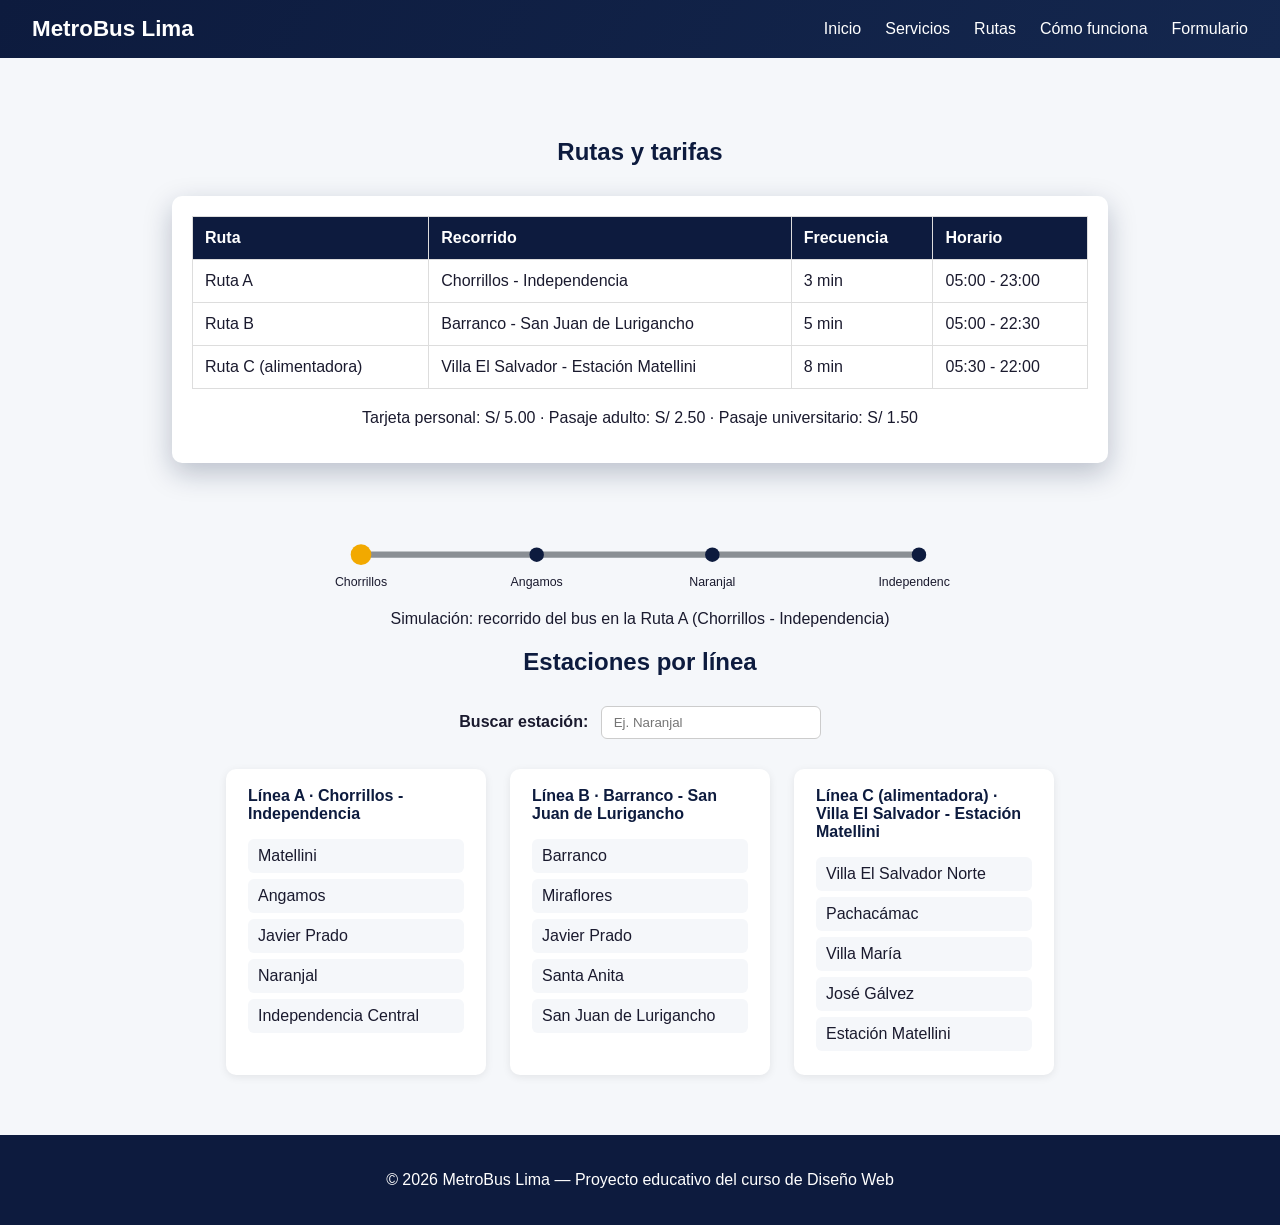
==== seman5_actividad/metrobus_lima-main/Examenc1_diseno_web/metrobus_lima/rutas.html @ d60b3474 "Add files via upload" ====
<!DOCTYPE html>
<html lang="es">
<head>
  <meta charset="UTF-8">
  <meta name="viewport" content="width=device-width, initial-scale=1.0">
  <meta name="description" content="Rutas y tarifas de MetroBus Lima">
  <title>MetroBus Lima - Rutas</title>
  <link rel="stylesheet" href="css/metrobus.css">
</head>
<body>

  <header>
    <div class="logo">MetroBus Lima</div>
    <nav>
      <ul>
        <li><a href="index.html">Inicio</a></li>
        <li><a href="servicios.html">Servicios</a></li>
        <li><a href="rutas.html">Rutas</a></li>
        <li><a href="como-funciona.html">Cómo funciona</a></li>
        <li><a href="formulario.html">Formulario</a></li>
      </ul>
    </nav>
  </header>

  <main>
    <section id="rutas">
      <h2>Rutas y tarifas</h2>
      <div class="bloque-rutas">
      <table>
        <thead>
          <tr>
            <th scope="col">Ruta</th>
            <th scope="col">Recorrido</th>
            <th scope="col">Frecuencia</th>
            <th scope="col">Horario</th>
          </tr>
        </thead>
        <tbody>
          <tr>
            <td>Ruta A</td>
            <td>Chorrillos - Independencia</td>
            <td>3 min</td>
            <td>05:00 - 23:00</td>
          </tr>
          <tr>
            <td>Ruta B</td>
            <td>Barranco - San Juan de Lurigancho</td>
            <td>5 min</td>
            <td>05:00 - 22:30</td>
          </tr>
          <tr>
            <td>Ruta C (alimentadora)</td>
            <td>Villa El Salvador - Estación Matellini</td>
            <td>8 min</td>
            <td>05:30 - 22:00</td>
          </tr>
        </tbody>
      </table>
      <p class="datos-contacto">Tarjeta personal: S/ 5.00 · Pasaje adulto: S/ 2.50 · Pasaje universitario: S/ 1.50</p>
      </div>

      <figure class="simulacion-figura">
        <svg viewBox="0 0 600 100" xmlns="http://www.w3.org/2000/svg" role="img" aria-label="Simulación animada del bus recorriendo la Ruta A" class="svg-simulacion">
          <line x1="30" y1="50" x2="570" y2="50" stroke="#8a8f94" stroke-width="6"/>
          <circle cx="30" cy="50" r="7" fill="#0d1b3e"/>
          <circle cx="200" cy="50" r="7" fill="#0d1b3e"/>
          <circle cx="370" cy="50" r="7" fill="#0d1b3e"/>
          <circle cx="570" cy="50" r="7" fill="#0d1b3e"/>
          <text x="30" y="80" font-size="12" text-anchor="middle" fill="#1a1a2e">Chorrillos</text>
          <text x="200" y="80" font-size="12" text-anchor="middle" fill="#1a1a2e">Angamos</text>
          <text x="370" y="80" font-size="12" text-anchor="middle" fill="#1a1a2e">Naranjal</text>
          <text x="570" y="80" font-size="12" text-anchor="middle" fill="#1a1a2e">Independencia</text>
          <circle cx="30" cy="50" r="10" fill="#f2a900" class="bus-punto"/>
        </svg>
        <figcaption>Simulación: recorrido del bus en la Ruta A (Chorrillos - Independencia)</figcaption>
      </figure>

      <h2>Estaciones por línea</h2>
      <div class="buscador-contenedor">
        <label for="buscador-estaciones">Buscar estación:</label>
        <input type="search" id="buscador-estaciones" placeholder="Ej. Naranjal">
      </div>
      <div class="lineas-estaciones">
        <div class="linea">
          <h3>Línea A · Chorrillos - Independencia</h3>
          <ul class="estaciones-lista">
            <li>Matellini</li>
            <li>Angamos</li>
            <li>Javier Prado</li>
            <li>Naranjal</li>
            <li>Independencia Central</li>
          </ul>
        </div>
        <div class="linea">
          <h3>Línea B · Barranco - San Juan de Lurigancho</h3>
          <ul class="estaciones-lista">
            <li>Barranco</li>
            <li>Miraflores</li>
            <li>Javier Prado</li>
            <li>Santa Anita</li>
            <li>San Juan de Lurigancho</li>
          </ul>
        </div>
        <div class="linea">
          <h3>Línea C (alimentadora) · Villa El Salvador - Estación Matellini</h3>
          <ul class="estaciones-lista">
            <li>Villa El Salvador Norte</li>
            <li>Pachacámac</li>
            <li>Villa María</li>
            <li>José Gálvez</li>
            <li>Estación Matellini</li>
          </ul>
        </div>
      </div>
    </section>
  </main>

  <footer>
    <p>&copy; 2026 MetroBus Lima — Proyecto educativo del curso de Diseño Web </p>
  </footer>

  <script src="js/main.js"></script>
</body>
</html>
---- seman5_actividad/metrobus_lima-main/Examenc1_diseno_web/metrobus_lima/css/metrobus.css ----
:root {
  --azul-oscuro: #0d1b3e;
  --azul-texto: #1a1a2e;
  --azul-hero: #14274e;
  --dorado: #f2a900;
  --fondo: #f5f7fa;
}

* { box-sizing: border-box; }

body {
  font-family: 'Segoe UI', Arial, sans-serif;
  margin: 0;
  color: var(--azul-texto);
  background-color: var(--fondo);
}

header {
  display: flex;
  justify-content: space-between;
  align-items: center;
  background: linear-gradient(120deg, var(--azul-oscuro), var(--azul-hero));
  color: white;
  padding: 16px 32px;
}

.logo { font-size: 1.4rem; font-weight: bold; }

header nav ul {
  list-style: none;
  display: flex;
  flex-wrap: wrap;
  gap: 24px;
  margin: 0;
  padding: 0;
}

header nav a {
  color: white;
  text-decoration: none;
  transition: color 0.3s ease;
}
header nav a:hover { color: var(--dorado); text-decoration: underline; }

.hero {
  background-color: var(--azul-hero);
  color: white;
  text-align: center;
  padding: 80px 20px;
}

.hero h1 { font-size: 2.5rem; margin-bottom: 10px; }

.btn {
  display: inline-block;
  margin-top: 20px;
  padding: 12px 28px;
  background-color: var(--dorado);
  color: var(--azul-texto);
  border-radius: 6px;
  text-decoration: none;
  font-weight: bold;
}

section { padding: 60px 32px; max-width: 1000px; margin: 0 auto; }
h2 { color: var(--azul-oscuro); text-align: center; margin-bottom: 30px; }

.servicios-grid { display: flex; flex-wrap: wrap; gap: 20px; justify-content: center; }

.servicio-card {
  background-color: white;
  border-radius: 10px;
  padding: 24px;
  width: 260px;
  text-align: center;
  box-shadow: 0 2px 8px rgba(0, 0, 0, 0.08);
}

.icono-servicio { width: 70px; height: 70px; margin-bottom: 10px; }

table { width: 100%; border-collapse: collapse; }
th, td { padding: 12px; border: 1px solid #ddd; text-align: left; }
th { background-color: var(--azul-oscuro); color: white; }

form fieldset {
  border: 1px solid #ccc;
  border-radius: 10px;
  padding: 24px;
  max-width: 500px;
  margin: 0 auto;
}

form label { display: block; margin-top: 14px; font-weight: bold; }

form input[type="text"],
form input[type="email"],
form select,
form textarea {
  width: 100%;
  padding: 8px;
  margin-top: 6px;
  border-radius: 6px;
  border: 1px solid #ccc;
}

form input[type="submit"] {
  margin-top: 20px;
  width: auto;
  background-color: var(--dorado);
  border: none;
  padding: 12px 24px;
  font-weight: bold;
  cursor: pointer;
  border-radius: 6px;
}

.datos-contacto { text-align: center; margin-top: 20px; }

footer { background-color: var(--azul-oscuro); color: white; text-align: center; padding: 20px; }

/* ===== Banner adaptativo (bloque figure + figcaption) ===== */
.banner-figura {
  margin: 0;
  text-align: center;
}
.banner-figura img { max-width: 100%; height: auto; }
.banner-figura figcaption {
  font-size: 0.85rem;
  color: var(--azul-texto);
  padding: 6px 0;
  background-color: var(--fondo);
}

/* ===== Efecto: sombra en el bloque de rutas ===== */
.bloque-rutas {
  background-color: white;
  border-radius: 10px;
  padding: 20px;
  box-shadow: 0 10px 28px rgba(13, 27, 62, 0.25);
}

/* ===== Animación 1: punto recorriendo la línea de ruta ===== */
.simulacion-figura {
  margin: 40px auto 0;
  max-width: 620px;
  text-align: center;
}
.svg-simulacion { width: 100%; height: auto; }

.bus-punto {
  animation: recorrido-bus 6s linear infinite;
}

@keyframes recorrido-bus {
  0%   { transform: translateX(0); }
  30%  { transform: translateX(170px); }
  60%  { transform: translateX(340px); }
  100% { transform: translateX(540px); }
}

/* ===== Lista de estaciones por línea ===== */
.lineas-estaciones {
  display: flex;
  flex-wrap: wrap;
  gap: 24px;
  justify-content: center;
  margin-top: 30px;
}
.linea {
  background-color: white;
  border-radius: 10px;
  padding: 18px 22px;
  width: 260px;
  box-shadow: 0 2px 8px rgba(0, 0, 0, 0.08);
}
.linea h3 { font-size: 1rem; color: var(--azul-oscuro); margin-top: 0; }

.estaciones-lista { list-style: none; margin: 0; padding: 0; }

.estaciones-lista li {
  padding: 8px 10px;
  border-radius: 6px;
  margin-bottom: 6px;
  background-color: var(--fondo);
  transition: background-color 0.25s ease, transform 0.2s ease;
  opacity: 0;
  animation: aparicion-estaciones 0.5s ease forwards;
}

/* Transición: resaltado en las estaciones al pasar el mouse */
.estaciones-lista li:hover {
  background-color: var(--dorado);
  transform: translateX(6px);
}

/* Animación 3: aparición progresiva de la lista de estaciones */
.estaciones-lista li:nth-child(1) { animation-delay: 0.1s; }
.estaciones-lista li:nth-child(2) { animation-delay: 0.3s; }
.estaciones-lista li:nth-child(3) { animation-delay: 0.5s; }
.estaciones-lista li:nth-child(4) { animation-delay: 0.7s; }
.estaciones-lista li:nth-child(5) { animation-delay: 0.9s; }

@keyframes aparicion-estaciones {
  from { opacity: 0; transform: translateY(12px); }
  to   { opacity: 1; transform: translateY(0); }
}

/* ===== Sección Recarga de tarjeta ===== */
.recarga-contenedor {
  display: flex;
  flex-wrap: wrap;
  gap: 30px;
  align-items: center;
  justify-content: center;
  max-width: 600px;
  margin: 0 auto;
}

.recarga-contenedor form { flex: 1; min-width: 260px; }
.recarga-contenedor form fieldset { max-width: 100%; margin: 0; }

/* Efecto: ícono SVG de tarjeta animado */
.icono-tarjeta-animada {
  width: 100px;
  height: 100px;
  flex-shrink: 0;
  animation: pulso-tarjeta 2.4s ease-in-out infinite;
}

@keyframes pulso-tarjeta {
  0%, 100% { transform: scale(1); }
  50%      { transform: scale(1.08); }
}

/* Transición: color en el botón de recarga */
.btn-recarga {
  transition: background-color 0.3s ease, transform 0.2s ease;
}
.btn-recarga:hover,
.btn-recarga:focus {
  background-color: var(--azul-oscuro);
  color: white;
  transform: translateY(-2px);
}

/* Animación 2: confirmación animada al recargar tarjeta (disparada por JS) */
.confirmacion-recarga {
  max-width: 500px;
  margin: 20px auto 0;
  padding: 0 18px;
  max-height: 0;
  overflow: hidden;
  opacity: 0;
  border-radius: 8px;
  background-color: #e6f7e9;
  color: #1e6b34;
  border: 1px solid #b7e3c1;
  text-align: center;
}

.confirmacion-recarga.mostrar-confirmacion {
  animation: confirmacion-recarga 0.6s ease forwards;
  padding: 14px 18px;
}

.confirmacion-recarga.confirmacion-error {
  background-color: #fbe9e9;
  color: #8a1f1f;
  border-color: #f0b8b8;
}

@keyframes confirmacion-recarga {
  0%   { max-height: 0; opacity: 0; transform: scale(0.9); }
  60%  { max-height: 100px; opacity: 1; transform: scale(1.03); }
  100% { max-height: 100px; opacity: 1; transform: scale(1); }
}

/* ===== Buscador de estaciones (mejora JavaScript) ===== */
.buscador-contenedor {
  text-align: center;
  margin-top: 30px;
}
.buscador-contenedor label { font-weight: bold; margin-right: 8px; }
.buscador-contenedor input[type="search"] {
  padding: 8px 12px;
  border-radius: 6px;
  border: 1px solid #ccc;
  width: 220px;
  max-width: 90%;
}

/* ===== Historial de recargas (guardado en localStorage) ===== */
.historial-contenedor {
  max-width: 500px;
  margin: 30px auto 0;
}
.historial-contenedor h3 {
  text-align: center;
  color: var(--azul-oscuro);
  font-size: 1rem;
}
.historial-lista {
  list-style: none;
  margin: 0;
  padding: 0;
}
.historial-lista li {
  background-color: white;
  border-radius: 6px;
  padding: 10px 14px;
  margin-bottom: 6px;
  box-shadow: 0 1px 4px rgba(0, 0, 0, 0.08);
  font-size: 0.9rem;
}
.historial-lista .historial-vacio {
  text-align: center;
  color: #777;
  box-shadow: none;
  background-color: transparent;
}
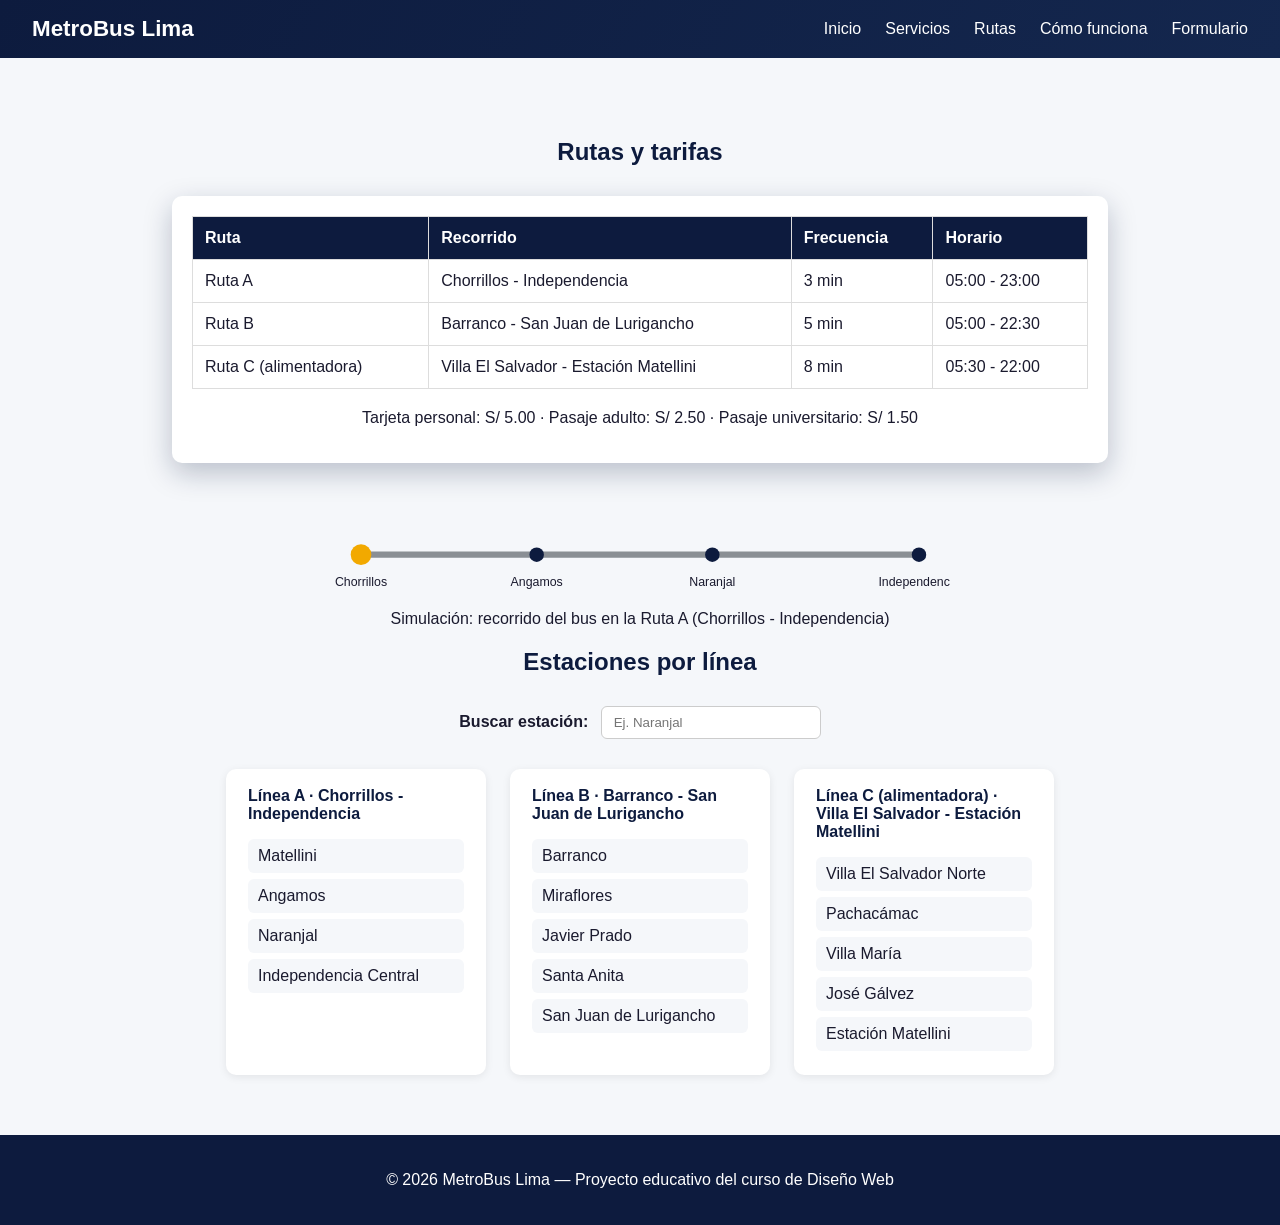
==== commit 292a0cba: "Remove 'Javier Prado' from Línea A stations Removed 'Javier Prado' station from Línea A." ====
--- a/seman5_actividad/metrobus_lima-main/Examenc1_diseno_web/metrobus_lima/rutas.html
+++ b/seman5_actividad/metrobus_lima-main/Examenc1_diseno_web/metrobus_lima/rutas.html
@@ -86,7 +86,6 @@
           <ul class="estaciones-lista">
             <li>Matellini</li>
             <li>Angamos</li>
-            <li>Javier Prado</li>
             <li>Naranjal</li>
             <li>Independencia Central</li>
           </ul>
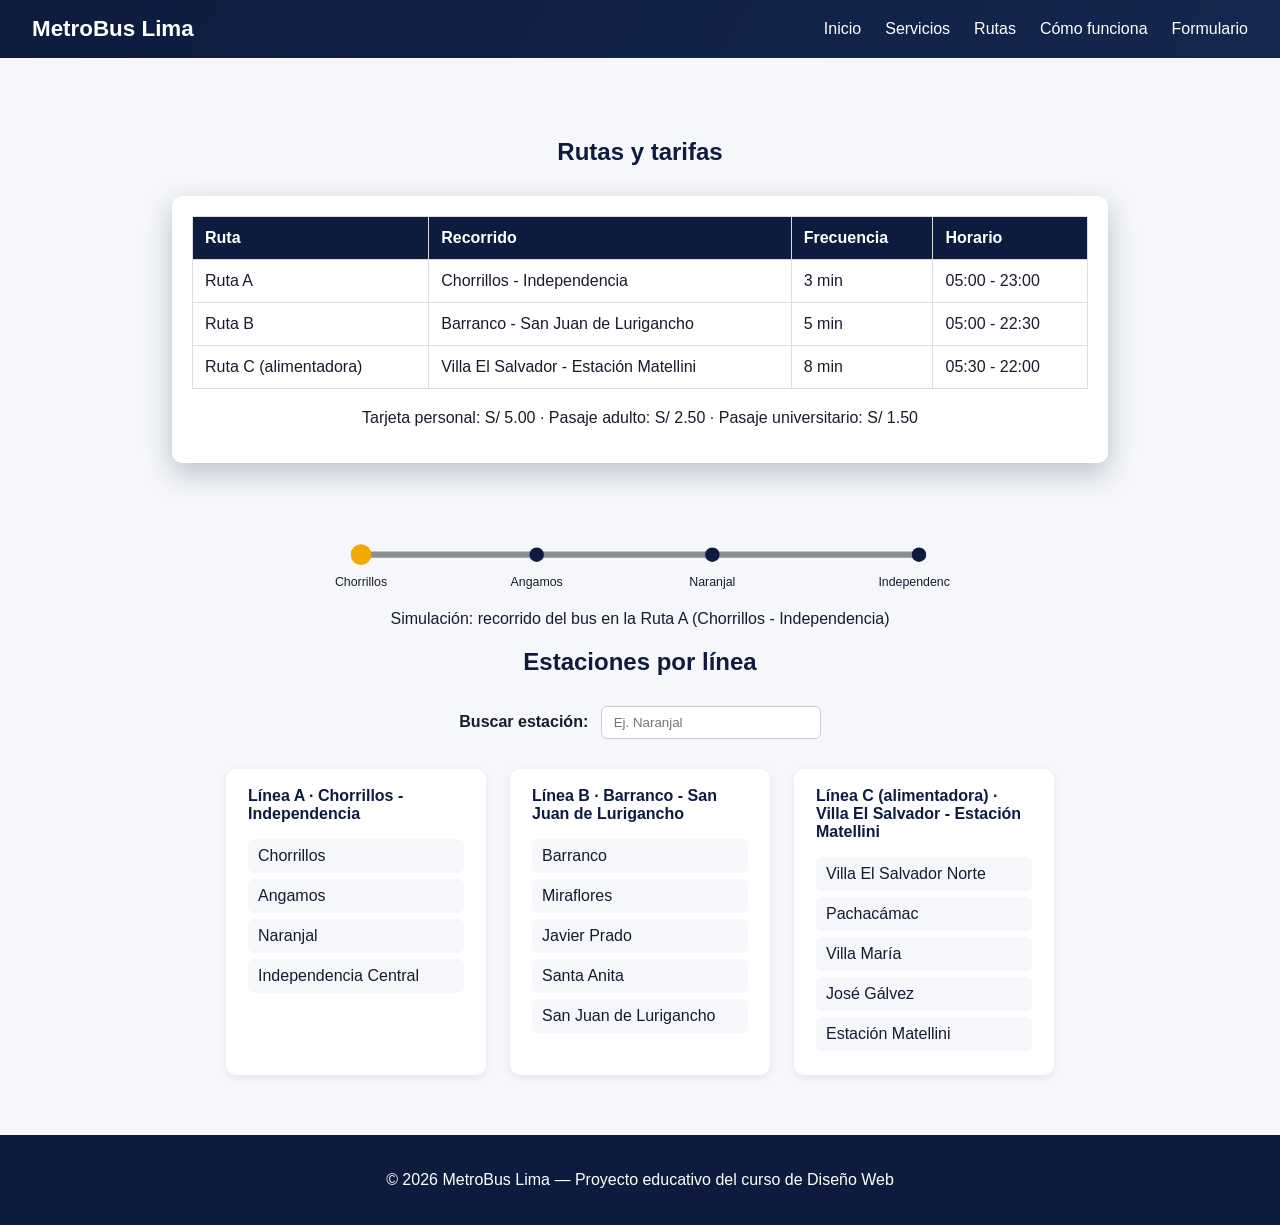
==== commit daf47607: "Update rutas.html" ====
--- a/seman5_actividad/metrobus_lima-main/Examenc1_diseno_web/metrobus_lima/rutas.html
+++ b/seman5_actividad/metrobus_lima-main/Examenc1_diseno_web/metrobus_lima/rutas.html
@@ -84,7 +84,7 @@
         <div class="linea">
           <h3>Línea A · Chorrillos - Independencia</h3>
           <ul class="estaciones-lista">
-            <li>Matellini</li>
+            <li>Chorrillos</li>
             <li>Angamos</li>
             <li>Naranjal</li>
             <li>Independencia Central</li>
